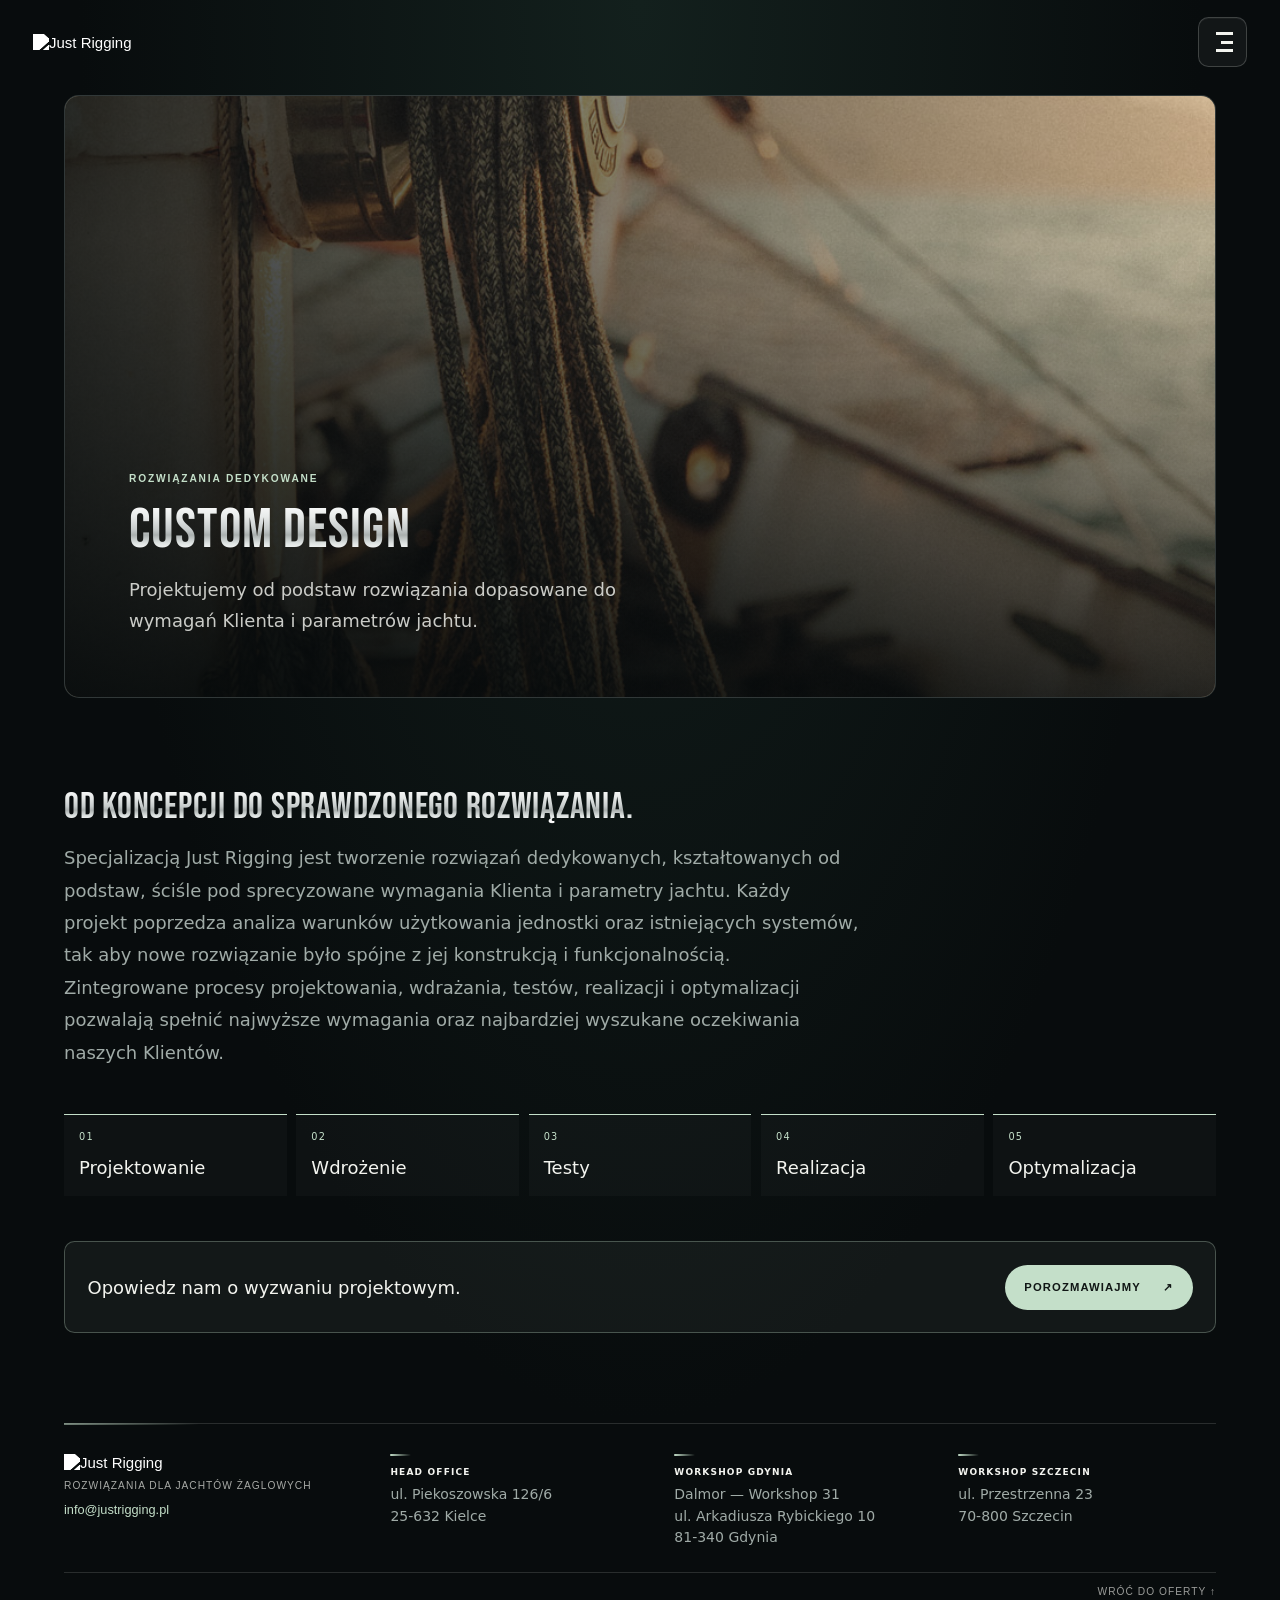
==== custom-design.html @ 5fe87183 "ship" ====
<!doctype html>
<html lang="pl">
<head>
  <meta charset="utf-8" /><meta name="viewport" content="width=device-width, initial-scale=1" />
  <meta name="theme-color" content="#080c0d" /><meta name="description" content="Custom design — dedykowane rozwiązania dla jachtów żaglowych, od projektu po testy i optymalizację." />
  <title>Custom design — Just Rigging</title><link rel="stylesheet" href="styles.css?v=30" />
</head>
<body id="top">
  <div class="scroll-progress" aria-hidden="true"><span></span></div>
  <header class="site-header"><nav class="nav-shell" aria-label="Nawigacja główna">
    <a class="brand" href="index.html" aria-label="Just Rigging — strona główna"><img src="https://justrigging.pl/wp-content/uploads/2026/08/JustRigging-logo-RGB-black-on-white-transparent@vector.svg" alt="Just Rigging" /></a>
    <button class="menu-toggle" type="button" aria-controls="mobile-menu" aria-expanded="false" aria-label="Otwórz menu"><span></span><span></span><span></span></button>
  </nav><div class="mobile-menu" id="mobile-menu" aria-hidden="true"><a href="index.html#oferta">Oferta</a><a href="index.html#wspolpraca">Współpraca</a><a href="index.html#kontakt">Kontakt</a></div></header>
  <main class="detail-page">
    <section class="detail-hero"><img src="media/custom-design.jpg" alt="Lina na jachtowej windzie na pokładzie żaglowca" /><p class="eyebrow">Rozwiązania dedykowane</p><h1>Custom design</h1><p>Projektujemy od podstaw rozwiązania dopasowane do wymagań Klienta i parametrów jachtu.</p></section>
    <section class="detail-body"><div class="detail-intro"><h2>Od koncepcji do sprawdzonego rozwiązania.</h2><p>Specjalizacją Just Rigging jest tworzenie rozwiązań dedykowanych, kształtowanych od podstaw, ściśle pod sprecyzowane wymagania Klienta i parametry jachtu. Każdy projekt poprzedza analiza warunków użytkowania jednostki oraz istniejących systemów, tak aby nowe rozwiązanie było spójne z jej konstrukcją i funkcjonalnością. Zintegrowane procesy projektowania, wdrażania, testów, realizacji i optymalizacji pozwalają spełnić najwyższe wymagania oraz najbardziej wyszukane oczekiwania naszych Klientów.</p></div>
      <ol class="detail-steps"><li>Projektowanie</li><li>Wdrożenie</li><li>Testy</li><li>Realizacja</li><li>Optymalizacja</li></ol>
      <div class="detail-cta"><p>Opowiedz nam o wyzwaniu projektowym.</p><a class="button button-light" href="index.html#kontakt">Porozmawiajmy <span aria-hidden="true">↗</span></a></div>
    </section>
  </main>
  <footer class="site-footer">
    <div class="footer-main">
      <div class="footer-intro">
        <a class="brand footer-brand" href="index.html"><img src="https://justrigging.pl/wp-content/uploads/2026/08/JustRigging-logo-RGB-black-on-white-transparent@vector.svg" alt="Just Rigging" /></a>
        <p class="footer-tagline">Rozwiązania dla jachtów żaglowych</p>
        <a class="footer-mail" href="mailto:info@justrigging.pl">info@justrigging.pl</a>
      </div>
      <div class="footer-offices">
        <address><strong>Head office</strong><span>ul. Piekoszowska 126/6<br />25-632 Kielce</span></address>
        <address><strong>Workshop Gdynia</strong><span>Dalmor — Workshop 31<br />ul. Arkadiusza Rybickiego 10<br />81-340 Gdynia</span></address>
        <address><strong>Workshop Szczecin</strong><span>ul. Przestrzenna 23<br />70-800 Szczecin</span></address>
      </div>
    </div>
    <div class="footer-bar"><a href="index.html#oferta">Wróć do oferty ↑</a></div>
  </footer>
  <script src="i18n.js?v=2" defer></script><script src="script.js?v=4" defer></script>
</body>
</html>
---- styles.css ----
@font-face {
  font-family: "Bebas Neue";
  font-style: normal;
  font-weight: 400;
  font-display: swap;
  src: url("media/fonts/bebas-neue-latin.woff2") format("woff2");
  unicode-range: U+0000-00FF, U+0131, U+0152-0153, U+02BB-02BC, U+02C6, U+02DA, U+02DC, U+0304, U+0308, U+0329, U+2000-206F, U+20AC, U+2122, U+2191, U+2193, U+2212, U+2215, U+FEFF, U+FFFD;
}
@font-face {
  font-family: "Bebas Neue";
  font-style: normal;
  font-weight: 400;
  font-display: swap;
  src: url("media/fonts/bebas-neue-latin-ext.woff2") format("woff2");
  unicode-range: U+0100-02BA, U+02BD-02C5, U+02C7-02CC, U+02CE-02D7, U+02DD-02FF, U+0304, U+0308, U+0329, U+1D00-1DBF, U+1E00-1E9F, U+1EF2-1EFF, U+2020, U+20A0-20AB, U+20AD-20C0, U+2113, U+2C60-2C7F, U+A720-A7FF;
}
:root {
  color-scheme: dark;
  --bg: #080c0d;
  --surface: #101718;
  --line: rgba(240, 246, 241, .14);
  --text: #f3f4ef;
  --muted: #a0aba7;
  --accent: #c4dfc9;
  --description-font: Inter, ui-sans-serif, system-ui, -apple-system, "Segoe UI", sans-serif;
  --heading-font: "Bebas Neue", "Arial Narrow", "Roboto Condensed", Arial, sans-serif;
  --gutter: clamp(1rem, 5vw, 5rem);
  --hero-pad: clamp(1.5rem, 5vw, 4.5rem);
  --partner-strip-h: 7rem;
  --content-width: 1440px;
  font-size: 15px;
  font-family: "Arial Narrow", "Roboto Condensed", Arial, sans-serif;
  color: var(--text);
  background: var(--bg);
  scroll-behavior: auto;
  scroll-padding-top: 6rem;
}
*, *::before, *::after { box-sizing: border-box; }
body { margin: 0; min-width: 0; overflow-x: hidden; background: radial-gradient(ellipse at 50% 0%, #13201d 0, var(--bg) 62%); }
img, video { display: block; max-width: 100%; }
a { color: inherit; text-decoration: none; }
button { font: inherit; }
::selection { color: var(--bg); background: var(--accent); }
.scroll-progress { position: fixed; z-index: 40; inset: 0 0 auto; height: 2px; pointer-events: none; }
.scroll-progress span { display: block; width: 100%; height: 100%; transform: scaleX(0); transform-origin: left; background: var(--accent); }
.site-header { position: absolute; inset: 0 0 auto; z-index: 30; width: 100%; margin: 0; padding: 0; }
.site-header.is-scrolled { position: fixed; inset: 0 0 auto; }
.nav-shell { position: relative; z-index: 2; width: 100%; height: 84px; margin: 0; padding: 0 clamp(1.5rem, 2.5vw, 2.5rem); display: flex; align-items: center; justify-content: space-between; gap: 1rem; border: 1px solid var(--line); border-radius: 0; background: rgba(8, 12, 13, .85); -webkit-backdrop-filter: blur(12px); backdrop-filter: blur(12px); transition: background .25s ease, border-color .25s ease, backdrop-filter .25s ease; }
.site-header:not(.is-scrolled) .nav-shell { border-color: transparent; background: transparent; -webkit-backdrop-filter: none; backdrop-filter: none; }
.brand { width: 11rem; flex: none; }
.brand img { width: 100%; filter: brightness(0) invert(1); }
.nav-links a { color: rgba(243, 244, 239, .72); font-family: var(--heading-font); font-size: 1.05rem; font-weight: 400; letter-spacing: .06em; text-transform: uppercase; }
.nav-links a:hover, .site-footer a:hover { color: var(--accent); }
.menu-toggle { position: relative; width: 3.3rem; height: 3.3rem; padding: .9rem; display: flex; flex: none; flex-direction: column; align-items: flex-end; justify-content: center; gap: .34rem; border: 1px solid rgba(240,246,241,.2); border-radius: .7rem; color: var(--text); background: rgba(255,255,255,.045); box-shadow: inset 0 1px rgba(255,255,255,.04); cursor: pointer; transition: background .25s ease, border-color .25s ease, box-shadow .3s ease, transform .25s ease; }
.menu-toggle:hover { border-color: rgba(196,223,201,.52); background: rgba(196,223,201,.1); transform: translateY(-1px); }
.menu-toggle[aria-expanded="true"] { border-color: rgba(196,223,201,.5); background: rgba(196,223,201,.12); box-shadow: inset 0 1px rgba(255,255,255,.06), 0 0 0 4px rgba(196,223,201,.07); }
.menu-toggle span { width: 1.1rem; height: 3px; display: block; background: currentColor; transition: width .22s ease, transform .22s ease, opacity .18s ease; }
.menu-toggle span:first-child { transform-origin: right center; }
.menu-toggle span:nth-child(2) { width: .78rem; }
.menu-toggle span:last-child { transform-origin: right center; }
.menu-toggle[aria-expanded="true"] span:first-child { position: absolute; top: 17%; left: 50%; width: 2px; height: 38%; transform: translateX(-50%); transform-origin: center; }
.menu-toggle[aria-expanded="true"] span:nth-child(2) { position: absolute; top: 20%; left: 22%; width: 31%; height: 35%; opacity: 1; background: var(--accent); clip-path: polygon(100% 0, 100% 100%, 0 100%); }
.menu-toggle[aria-expanded="true"] span:last-child { position: absolute; top: 59%; left: 17%; width: 66%; height: 12%; transform: none; background: var(--accent); clip-path: polygon(0 0, 100% 0, 82% 100%, 20% 100%); }
.mobile-menu { position: fixed; top: 100px; right: clamp(2rem, 4vw, 4rem); width: min(25rem, calc(100vw - 2 * var(--gutter))); max-height: calc(100svh - 8rem); overflow-y: auto; padding: 1.4rem 1.25rem; display: flex; flex-direction: column; justify-content: center; gap: .45rem; border: 1px solid var(--line); border-radius: .7rem; background: rgba(8, 12, 13, .97); box-shadow: 0 1.5rem 4rem rgba(0,0,0,.4); -webkit-backdrop-filter: blur(18px); backdrop-filter: blur(18px); opacity: 0; visibility: hidden; pointer-events: none; transform: translateY(-.7rem) scale(.97); transform-origin: top right; clip-path: inset(0 0 100% 0 round .7rem); transition: opacity .28s ease, visibility .28s ease, transform .5s cubic-bezier(.2,.9,.25,1), clip-path .5s cubic-bezier(.2,.9,.25,1); }
.mobile-menu.is-open { opacity: 1; visibility: visible; pointer-events: auto; transform: none; clip-path: inset(0 0 0 0 round .7rem); }
.mobile-menu::before { position: absolute; inset: 0 0 auto; height: 1px; content: ""; background: linear-gradient(90deg, transparent, rgba(255,255,255,.55), transparent); opacity: 0; transition: opacity .4s ease .12s; }
.mobile-menu.is-open::before { opacity: 1; }
.mobile-menu a { position: relative; padding: .7rem 1rem .7rem 1.4rem; border-radius: .7rem; font-family: var(--heading-font); font-size: 1.45rem; font-weight: 400; letter-spacing: .05em; text-transform: uppercase; opacity: 0; transform: translateX(-1.1rem); transition: opacity .32s ease, transform .5s cubic-bezier(.2,.9,.25,1), color .2s ease, background .2s ease; }
.mobile-menu a::before { position: absolute; top: 50%; left: .5rem; width: 2px; height: 0; content: ""; border-radius: 2px; background: linear-gradient(180deg, #fff, var(--accent)); transform: translateY(-50%); transition: height .28s cubic-bezier(.2,.9,.25,1); }
.mobile-menu.is-open a { opacity: 1; transform: none; }
.mobile-menu.is-open a:nth-child(1) { transition-delay: .1s; }
.mobile-menu.is-open a:nth-child(2) { transition-delay: .17s; }
.mobile-menu.is-open a:nth-child(3) { transition-delay: .24s; }
.mobile-menu.is-open a:nth-child(4) { transition-delay: .31s; }
.mobile-menu.is-open a:nth-child(5) { transition-delay: .38s; }
.mobile-menu a:hover, .mobile-menu a:focus-visible { color: var(--accent); background: rgba(255,255,255,.055); }
.mobile-menu a:hover::before, .mobile-menu a:focus-visible::before { height: 58%; }
body::before { position: fixed; inset: 0; z-index: 25; content: ""; background: rgba(0,0,0,.48); opacity: 0; pointer-events: none; transition: opacity .25s ease; }
body.menu-open::before { opacity: 1; pointer-events: auto; }
.hero { position: relative; width: 100%; height: 100svh; min-height: 600px; margin: 0; padding: 7rem var(--hero-pad) 8rem; display: flex; flex-direction: column; justify-content: center; overflow: hidden; border: 1px solid var(--line); border-radius: 0; isolation: isolate; }
.hero-media, .hero-shade { position: absolute; inset: 0; }
.hero-media { z-index: 0; overflow: hidden; background: #061018; }
.hero-poster, .hero-video { position: absolute; width: 100%; height: 100%; inset: 0; object-fit: cover; object-position: center 48%; }
.hero-poster { filter: saturate(.75); }
.hero-video { opacity: 0; transition: opacity .75s ease; }
.hero-video.is-active { opacity: 1; }
.hero-shade { background: linear-gradient(90deg, rgba(3, 8, 10, .83), rgba(3, 8, 10, .24) 68%), linear-gradient(0deg, #000, rgba(3, 8, 10, .9) var(--partner-strip-h), transparent 68%); }
.hero-content { position: relative; z-index: 1; width: min(100%, 900px); margin: 0 0 5rem clamp(1.5rem, 3vw, 3rem); }
.eyebrow { margin: 0 0 1rem; color: var(--accent); font-size: .68rem; font-weight: 700; letter-spacing: .18em; line-height: 1.7; text-transform: uppercase; }
h1, h2, h3, p { margin-top: 0; }
h1, h2, h3, .section-title { font-family: var(--heading-font); font-weight: 400; letter-spacing: .02em; }
.mission-text, .services-intro > p, .team-intro > p, .process-track p, .detail-hero > p:not(.eyebrow), .detail-intro p, .detail-panel p, .detail-steps li, .detail-cta p { font-family: var(--description-font); }
.hero h1 { margin-bottom: 1.2rem; font-size: clamp(2.3rem, 4vw, 3.7rem); font-weight: 400; line-height: 1; letter-spacing: .02em; }
.hero h1 span, h2 span { color: var(--accent); }
@supports (-webkit-background-clip: text) or (background-clip: text) {
  h1, h2, h3, .section-title, .hero h1 span, h2 span { background-image: linear-gradient(180deg, #ffffff 0%, #e8ebea 25%, #c6cbcb 48%, #aab0af 58%, #dde2e1 72%, #ffffff 86%, #ccd1d0 100%); -webkit-background-clip: text; background-clip: text; color: transparent; }
}
.button { min-height: 3rem; width: fit-content; padding: 0 1.2rem; display: inline-flex; align-items: center; gap: 1.5rem; border: 1px solid transparent; border-radius: 999px; font-size: .75rem; font-weight: 700; letter-spacing: .1em; text-transform: uppercase; transition: transform .2s, background .2s, color .2s; }
.button-light { color: #101615; background: var(--accent); }
.button:hover { transform: translateY(-2px); }
.partner-strip { position: relative; z-index: 1; min-height: var(--partner-strip-h); margin-top: calc(-1 * var(--partner-strip-h)); padding: 1rem var(--hero-pad); display: flex; align-items: center; background: transparent; }
.partner-marquee { width: 100%; overflow: hidden; }
.partner-track { width: max-content; display: flex; align-items: center; animation: marquee 48s linear infinite; }
.partner-group { display: flex; align-items: center; gap: clamp(3rem, 6vw, 7rem); padding-right: clamp(3rem, 6vw, 7rem); }
.partner-strip:hover .partner-track { animation-play-state: paused; }
.partner-logo { width: 9rem; height: 4rem; flex: 0 0 auto; display: grid; place-items: center; }
.partner-logo img { display: block; min-width: 0; min-height: 0; width: 100%; height: 100%; object-fit: contain; opacity: 1; }
@keyframes marquee { to { transform: translateX(-50%); } }
@keyframes stage-in { to { opacity: 1; transform: none; } }
@keyframes stage-glow { 0%, 25%, 100% { box-shadow: none; } 10% { box-shadow: 0 0 1.1rem rgba(116,224,200,.55); border-color: var(--accent); } }
.section { width: min(calc(100% - 2 * var(--gutter)), var(--content-width)); margin: 0 auto; padding: clamp(5rem, 10vw, 9rem) 0; }
.mission-section { display: grid; grid-template-columns: .85fr 1.15fr; gap: 2rem 4vw; align-items: center; }
.section-heading h2, .services-intro h2, .team-intro h2, .contact-heading h2, .section-title { margin: 0; font-size: clamp(1.9rem, 3.2vw, 3.1rem); font-weight: 400; line-height: 1.06; letter-spacing: .02em; }
.mission-photo { position: relative; width: 100%; height: clamp(300px, 30vw, 440px); min-height: 0; grid-column: 2; grid-row: 1 / span 2; align-self: center; overflow: hidden; border-radius: .8rem; background: #152021; }
.mission-photo img { width: 100%; height: 100%; min-height: 0; object-fit: cover; object-position: center 38%; filter: saturate(.72); transform: scale(1.04); transition: transform 1.1s cubic-bezier(.2,.7,.2,1); }
.mission-photo.is-visible img { transform: scale(1); }
.photo-note { position: absolute; right: 1rem; bottom: 1rem; padding: .65rem .8rem; border: 1px solid rgba(255,255,255,.24); border-radius: 999px; background: rgba(7,12,13,.58); color: white; font-size: .62rem; letter-spacing: .1em; text-transform: uppercase; }
.mission-copy { max-width: 36rem; }
.mission-text { margin: 0; color: rgba(243,244,239,.82); font-size: 18px; line-height: 1.75; }
.stats { margin-top: 2rem; display: grid; grid-template-columns: repeat(3, 1fr); gap: 1rem; }
.stats div { padding-top: .9rem; border-top: 1px solid var(--line); }
.stats strong { display: block; color: var(--accent); font-size: 1.45rem; line-height: 1.1; }
.stats span { display: block; margin-top: .4rem; color: var(--muted); font-size: .82rem; line-height: 1.45; text-transform: uppercase; }
.services-section { padding-top: 2rem; }
.section-topline { display: flex; justify-content: space-between; align-items: center; gap: 1rem; border-bottom: 1px solid var(--line); }
.section-topline > span { color: var(--muted); font-size: .85rem; }
.services-intro, .team-intro { margin: 2.5rem 0 2rem; display: flex; align-items: end; justify-content: space-between; gap: 2rem; }
.services-intro { flex-direction: column; align-items: center; justify-content: center; gap: 0; text-align: center; }
.services-intro h2 { text-align: center; }
.anchor-drop { display: flex; flex-direction: column; align-items: center; margin: 1rem 0 1.2rem; color: var(--accent); }
.anchor-rope { width: 10px; height: 5.5rem; background: radial-gradient(ellipse 4px 6px at 50% 50%, transparent 3px, var(--accent) 3.5px, transparent 4.5px) 0 0/10px 16px repeat-y; opacity:.85; transform: scaleY(0); transform-origin: top; transition: transform .9s cubic-bezier(.2,.7,.2,1); }
.anchor { width: 7rem; height: auto; opacity: 0; transform: translateY(-2.6rem); transform-origin: 50% 0; transition: transform 1s cubic-bezier(.3,1.35,.5,1) .15s, opacity .4s ease .15s; }
.services-intro.is-visible .anchor-rope { transform: scaleY(1); }
.services-intro.is-visible .anchor { opacity: 1; transform: none; animation: anchor-sway 4s ease-in-out 1.3s infinite; }
@keyframes anchor-sway { 0%, 100% { rotate: -3deg; } 50% { rotate: 3deg; } }
.services-intro > p { max-width: 30rem; }
.js-enabled .services-intro[data-reveal] { opacity: 1; transform: none; }
.js-enabled .services-intro h2, .js-enabled .services-intro > p { opacity: 0; transform: translateY(1.5rem); transition: opacity .7s ease, transform .9s cubic-bezier(.2,.7,.2,1); }
.js-enabled .services-intro.is-visible h2 { opacity: 1; transform: none; }
.js-enabled .services-intro.is-visible > p { opacity: 1; transform: none; transition-delay: 1.3s; }
.js-enabled .services-intro .anchor-rope { transition-delay: .5s; }
.js-enabled .services-intro .anchor { transition-delay: .6s, .6s; }
.services-intro > p, .team-intro > p { max-width: 23rem; margin: 0; color: var(--muted); font-size: 18px; line-height: 1.7; }
.service-grid { position: relative; margin-top: 3.5rem; display: grid; grid-template-columns: repeat(2, minmax(0, 1fr)); grid-auto-rows: minmax(300px, auto); gap: .85rem; }
.service-card:nth-child(n) { grid-column: auto; grid-row: auto; border-radius: 1.6rem; }
.service-card:nth-child(1) { border-radius: 1.6rem; }
.service-card:nth-child(2) { border-radius: 1.6rem; }
.service-card:nth-child(3) { border-radius: 1.6rem; }
.service-card:nth-child(4) { border-radius: 1.6rem; }
.service-card:nth-child(5) { grid-column: 1 / -1; min-height: clamp(15rem, 21vw, 20rem); }
.service-card:nth-child(even) { align-items: flex-end; text-align: right; }
.service-card:nth-child(even) .service-number { left: auto; right: 1.2rem; }
.service-card h3 { max-width: 17rem; }
.service-card:nth-child(n) h3 { font-size: clamp(1.3rem, 2vw, 1.8rem); }
.service-card { position: relative; min-height: clamp(18rem, 27vw, 26rem); padding: 1.6rem 2rem; display: flex; flex-direction: column; justify-content: end; overflow: hidden; border: 1px solid var(--line); background: var(--surface); isolation: isolate; transition: border-color .25s ease; }
.service-card:hover, .service-card:focus-visible { border-color: rgba(196,223,201,.5); }
.service-card:nth-child(even) .service-link { flex-direction: row-reverse; width: 100%; }
.service-card::after { position: absolute; inset: 0; z-index: -1; content: ""; background: linear-gradient(0deg, rgba(4,8,9,.95), rgba(4,8,9,.13) 76%); }
.service-wheel { position: absolute; top: calc(clamp(18rem, 27vw, 26rem) + .425rem); left: 50%; z-index: 1; opacity: .3; mix-blend-mode: screen; width: clamp(11rem, 19vw, 16rem); aspect-ratio: 1; translate: -50% -50%; display: grid; place-items: center; color: var(--accent); pointer-events: none; filter: drop-shadow(0 0 1.2rem rgba(196,223,201,.25)); }
.service-wheel { scale: .5; opacity: 0 !important; transition: opacity .9s ease .3s, scale 1.1s cubic-bezier(.3,1.3,.5,1) .3s; }
.service-card:nth-child(1).is-visible ~ .service-wheel { scale: 1; opacity: .3 !important; }
.service-wheel svg { width: 100%; height: 100%; rotate: var(--wheel-rot, 0deg); transition: rotate .9s cubic-bezier(.3,1.3,.5,1); }
.service-card img { position: absolute; inset: 0; z-index: -2; width: 100%; height: 100%; object-fit: cover; filter: saturate(.7) brightness(.76); transition: transform .65s, filter .45s; }
.service-card:hover img, .service-card:focus-visible img { transform: scale(1.04); filter: saturate(.9) brightness(.9); }
.service-card-wide .service-symbol { position: absolute; inset: 0; display: grid; place-items: center; color: var(--accent); pointer-events: none; }
.service-card-wide .service-symbol svg { width: clamp(10rem, 20vw, 17rem); height: auto; overflow: visible; filter: drop-shadow(0 0 1.3rem rgba(196,223,201,.2)); transition: transform .45s ease; }
.service-card-wide:hover .service-symbol svg, .service-card-wide:focus-visible .service-symbol svg { transform: translateY(-.35rem) scale(1.04); }
.service-card-wide .service-number, .service-card-wide h3, .service-card-wide .service-link { position: relative; z-index: 1; }
.service-number { position: absolute; top: 1.2rem; left: 1.2rem; color: var(--accent); font-size: .65rem; letter-spacing: .14em; }
.service-card h3 { max-width: 17rem; margin: 0 0 .65rem; font-size: clamp(1.25rem, 1.7vw, 1.6rem); line-height: 1.1; letter-spacing: .02em; }
.service-link { min-height: 2.1rem; padding-top: .7rem; display: flex; align-items: center; justify-content: space-between; gap: .7rem; border-top: 1px solid rgba(243,244,239,.2); color: rgba(243,244,239,.76); font-size: .72rem; line-height: 1.4; letter-spacing: .055em; text-transform: uppercase; }
.service-link b { display: none; }
.process-section { padding-top: 3rem; }
.process-section > .section-title { margin: 2.5rem 0 4.5rem; }
.process-track { position: relative; }
.process-rail { position: absolute; top: .95rem; right: 4%; left: 4%; height: 1px; background: rgba(255,255,255,.14); }
.process-rail span { display: block; width: 100%; height: 100%; transform: scaleX(0); transform-origin: left; background: var(--accent); }
.process-boat { position: absolute; z-index: 1; bottom: -4px; left: calc(3% + var(--process-progress, 0) * 94%); width: 5rem; height: auto; overflow: visible; transform: translateX(-50%); filter: drop-shadow(0 2px 5px rgba(0,0,0,.35)); transition: left 1.6s cubic-bezier(.2,.7,.2,1); }
.process-boat path { transform-box: view-box; transform-origin: 32px 42px; animation: boat-rock 3.6s ease-in-out infinite; }
@keyframes boat-rock { 0%, 100% { transform: rotate(-3deg) translateY(0); } 50% { transform: rotate(3deg) translateY(-1.5px); } }
.process-track ol { margin: 0; padding: 0; display: grid; grid-template-columns: repeat(5, minmax(0,1fr)); gap: 1.2rem; list-style: none; }
.process-track li { position: relative; padding-top: 2rem; opacity: .52; transition: opacity .25s; }
.process-track li::before { position: absolute; top: .6rem; left: 0; width: .7rem; height: .7rem; border: 1px solid var(--accent); border-radius: 50%; background: var(--bg); content: ""; }
.process-track li.is-active { opacity: 1; }
.process-track li > span { color: var(--accent); font-size: .63rem; letter-spacing: .12em; }
.process-track h3 { margin: .65rem 0 .45rem; font-size: 1.25rem; font-weight: 400; }
.process-track p { max-width: 14rem; margin: 0; color: var(--muted); font-size: 18px; line-height: 1.6; }
.team-section { padding-top: 3rem; }
.team-intro { align-items: start; justify-content: center; margin-bottom: 3rem; }
.team-intro > p { width: 100%; max-width: 58rem; }
.team-grid { margin-top: 0; display: grid; grid-template-columns: repeat(2, minmax(0, 25rem)); justify-content: center; gap: .9rem; }
.team-card { position: relative; min-height: 245px; padding: 1.3rem; display: flex; flex-direction: column; justify-content: end; overflow: hidden; border: 1px solid var(--line); border-radius: .7rem; background: linear-gradient(145deg, #172020, #0d1314); }
.team-role { position: absolute; top: 1.2rem; left: 1.3rem; color: var(--accent); font-size: .62rem; letter-spacing: .13em; text-transform: uppercase; }
.team-card h3 { margin: 0; font-size: 1.75rem; font-weight: 400; letter-spacing: .02em; }
.contact-section { padding-top: 3rem; display: grid; gap: 2rem; justify-items: center; text-align: center; }
.contact-heading { text-align: center; }
.contact-heading h2 { max-width: 45rem; }
.email-links { margin-top: 1.6rem; display: flex; flex-wrap: wrap; justify-content: center; gap: .7rem 1.3rem; }
.email-links a { color: var(--accent); font-size: 1.1rem; border-bottom: 1px solid rgba(196,223,201,.3); }
.site-footer { position: relative; width: min(calc(100% - 2 * var(--gutter)), var(--content-width)); margin: auto; padding: 2rem 0 1.5rem; border-top: 1px solid var(--line); }
.site-footer::before { position: absolute; top: -1px; left: 0; width: 9rem; height: 2px; content: ""; background: linear-gradient(90deg, var(--accent), transparent); opacity: .55; }
.footer-main { display: grid; grid-template-columns: minmax(0, 1fr) minmax(0, 3fr); gap: 1.75rem 4vw; align-items: start; }
.footer-intro { display: flex; flex-direction: column; align-items: flex-start; gap: .5rem; }
.footer-brand { width: 7.5rem; }
.footer-tagline { margin: 0; color: rgba(243,244,239,.68); font-size: .68rem; line-height: 1.6; letter-spacing: .1em; text-transform: uppercase; }
.footer-mail { color: var(--accent); font-size: .85rem; }
.footer-offices { display: grid; grid-template-columns: repeat(auto-fit, minmax(11rem, 1fr)); gap: 1.25rem 1.75rem; }
.footer-offices address { color: var(--muted); font-family: var(--description-font); font-size: 14px; font-style: normal; line-height: 1.55; }
.footer-offices address::before { display: block; width: 1.4rem; height: 2px; margin-bottom: .65rem; border-radius: 2px; content: ""; background: linear-gradient(90deg, var(--accent), rgba(196,223,201,0)); }
.footer-offices strong { display: block; margin-bottom: .3rem; color: var(--text); font-size: .6rem; letter-spacing: .13em; text-transform: uppercase; }
.footer-bar { margin-top: 1.5rem; padding-top: .9rem; border-top: 1px solid var(--line); display: flex; justify-content: flex-end; }
.footer-bar a { color: rgba(243,244,239,.62); font-size: .68rem; letter-spacing: .1em; text-transform: uppercase; }
[data-reveal] { opacity: 1; transform: none; }
.js-enabled [data-reveal] { opacity: .65; transform: translateY(1rem); transition: opacity .65s ease, transform .65s cubic-bezier(.2,.7,.2,1); }
.js-enabled [data-reveal].is-visible { opacity: 1; transform: none; }
.js-enabled .mission-section .section-heading[data-reveal],
.js-enabled .mission-section .mission-copy[data-reveal] { opacity: 0; transform: translateX(-4rem); transition: opacity .75s ease, transform .9s cubic-bezier(.2,.7,.2,1); }
.js-enabled .mission-section .mission-photo[data-reveal] { opacity: 0; transform: translateX(4rem); transition: opacity .85s ease, transform 1s cubic-bezier(.2,.7,.2,1); }
.js-enabled .mission-section .section-heading[data-reveal].is-visible,
.js-enabled .mission-section .mission-copy[data-reveal].is-visible,
.js-enabled .mission-section .mission-photo[data-reveal].is-visible { opacity: 1; transform: none; }
.js-enabled .mission-section .section-heading[data-reveal].is-visible { transition-delay: 0s; }
.js-enabled .mission-section .mission-photo[data-reveal].is-visible { transition-delay: .12s; }
.js-enabled .mission-section .mission-copy[data-reveal].is-visible { transition-delay: .24s; }
.js-enabled .mission-section .stats div[data-reveal] { opacity: 0; transform: translateY(1.5rem); transition: opacity .6s ease, transform .75s cubic-bezier(.2,.7,.2,1); }
.js-enabled .mission-section .stats div[data-reveal].is-visible { opacity: 1; transform: none; }
.js-enabled .mission-section .stats div[data-reveal]:nth-child(1) { transition-delay: 0s; }
.js-enabled .mission-section .stats div[data-reveal]:nth-child(2) { transition-delay: .12s; }
.js-enabled .mission-section .stats div[data-reveal]:nth-child(3) { transition-delay: .24s; }
.js-enabled .service-card[data-reveal] { opacity: 0; transform: translate3d(-1.5rem, 2rem, 0) rotate(-1deg) scale(.97); transition: opacity .65s ease, transform .85s cubic-bezier(.2,.7,.2,1); will-change: opacity, transform; }
.js-enabled .service-card[data-reveal].is-visible { opacity: 1; transform: translate(0) rotate(0); }
.js-enabled .service-grid .service-card:nth-child(1) { transition-delay: 0s; }
.js-enabled .service-grid .service-card:nth-child(2) { transition-delay: .1s; }
.js-enabled .service-grid .service-card:nth-child(3) { transition-delay: .2s; }
.js-enabled .service-grid .service-card:nth-child(4) { transition-delay: .3s; }
@media (prefers-reduced-motion: reduce) {
  .mission-photo img { transform: none; transition: none; }
  .js-enabled .mission-section [data-reveal],
  .js-enabled .service-card[data-reveal] { opacity: 1; transform: none; transition: none; }
  .process-boat,
  .process-boat path { transition: none; animation: none; }
  .process-rail::after { transition: none; }
}
@media (max-width: 900px) {
  .mission-section { grid-template-columns: 1fr 1fr; gap: 1.5rem; }
  .service-grid { grid-template-columns: repeat(2, minmax(0,1fr)); }
  .team-grid { grid-template-columns: repeat(2, minmax(0, 1fr)); }
  .service-card:nth-child(n) h3 { font-size: 1.2rem; }
  .service-card { padding: 1.2rem 1.4rem; border-radius: 1.2rem; }
  .service-card:nth-child(n) { border-radius: 1.2rem; }
  .footer-main { grid-template-columns: 1fr; }
}
@media (max-width: 680px) {
  :root { --gutter: .6rem; --hero-pad: 1.25rem; --partner-strip-h: 5.5rem; }
  .site-header { inset: 0 0 auto; margin: 0; padding: 0; }
  .nav-shell { height: 72px; padding: 0 1.1rem; }
  .mobile-menu { top: 0; right: 0; left: 0; width: 100vw; max-width: none; height: 100vh; border: 1px solid var(--line); border-radius: 0; box-shadow: none; transform: translateY(-.7rem); transform-origin: top center; clip-path: inset(0 0 100% 0); }
  .mobile-menu.is-open { transform: none; clip-path: inset(0 0 0 0); }
  .mobile-menu a { font-size: 2.1rem; padding: .8rem 1rem .8rem 1.5rem; }
  .brand { width: 9rem; }
  .nav-links { display: none; }
  .menu-toggle { width: 2.9rem; height: 2.9rem; padding: .76rem; }
  .hero { height: 100svh; min-height: 600px; margin-top: 0; padding: 6rem var(--hero-pad) 8rem; border-radius: 0; }
  .hero-media { inset: 0; }
  .hero-poster, .hero-video { object-position: center; }
  .hero-content { margin: 0 0 7rem; }
  .hero h1 { font-size: clamp(1.6rem, 7.2vw, 2.5rem); }
  .partner-strip { padding: .75rem 1rem; }
  .partner-group { gap: 1.5rem; padding-right: 1.5rem; }
  .partner-logo { width: 6rem; height: 3rem; }
  .section { padding: 4.5rem 0; }
  .mission-section { grid-template-columns: 1fr; gap: 1.5rem; }
  .mission-photo { height: 250px; grid-column: auto; grid-row: auto; }
  .mission-copy { grid-row: 3; }
  .mission-text { width: 100%; font-size: 16px; line-height: 1.65; text-align: left; }
  .stats { gap: .65rem; }
  .stats strong { font-size: 1.4rem; }
  .stats span { font-size: .68rem; }
  .services-section, .process-section, .team-section, .contact-section { padding-top: 2rem; }
  .section-topline > span { display: none; }
  .services-intro, .team-intro { align-items: start; flex-direction: column; gap: 1rem; }
  .services-intro { align-items: center; gap: 0; }
  .anchor { width: 5rem; }
  .service-grid { grid-template-columns: 1fr; }
  .service-wheel { display: none; }
  .service-card:nth-child(n) { border-radius: 1.2rem; align-items: stretch; text-align: left; min-height: 270px; }
  .service-card:nth-child(even) .service-number { left: 1.2rem; right: auto; }
  .service-card:nth-child(even) .service-link { flex-direction: row; }
  .process-track { padding-left: .2rem; }
  .process-rail { top: .3rem; bottom: 1rem; left: .3rem; width: 1px; height: auto; }
  .process-rail span { width: 100%; height: 100%; transform: scaleY(0); transform-origin: top; }
  .process-rail::after { position: absolute; top: calc(3% + var(--process-progress, 0) * 94%); left: 50%; width: 1rem; height: 1rem; border: 2px solid var(--accent); border-radius: 50%; background: radial-gradient(circle, var(--accent) 0 1px, #152020 1.5px 3px, transparent 3.5px), conic-gradient(from 0deg, var(--accent) 0 10%, transparent 10% 40%, var(--accent) 40% 50%, transparent 50% 80%, var(--accent) 80% 90%, transparent 90%); box-shadow: 0 0 0 2px var(--bg), 0 2px 5px rgba(0,0,0,.4); content: ""; transform: translate(-50%, -50%); transition: top 1.6s cubic-bezier(.2,.7,.2,1); }
  .process-boat { display: none; }
  .process-track ol { grid-template-columns: 1fr; gap: 1rem; }
  .process-track li { min-height: 76px; padding: 0 0 0 1.5rem; }
  .process-track li::before { top: .05rem; }
  .process-track p { max-width: none; }
  .team-grid { grid-template-columns: 1fr; }
  .team-card { min-height: 195px; }
  .contact-section { gap: 2rem; }
  .site-footer { padding: 1.5rem 0 1.25rem; }
  .footer-brand { width: 7rem; }
  .footer-offices { grid-template-columns: 1fr; gap: 1rem; }
}
.detail-page { padding-top: 6.3rem; }
.detail-hero { position: relative; width: min(calc(100% - 2 * var(--gutter)), var(--content-width)); min-height: min(67svh, 680px); margin: 0 auto; padding: clamp(2rem, 5vw, 4rem) var(--hero-pad); display: flex; flex-direction: column; justify-content: end; overflow: hidden; border: 1px solid var(--line); border-radius: 1rem; background: #11191a; isolation: isolate; }
.detail-hero::before { position: absolute; inset: 0; z-index: -1; content: ""; background: linear-gradient(90deg, rgba(5,9,10,.82), rgba(5,9,10,.13)), linear-gradient(0deg, rgba(5,9,10,.82), transparent 76%); }
.detail-hero img { position: absolute; inset: 0; z-index: -2; width: 100%; height: 100%; object-fit: cover; filter: saturate(.68); }
.detail-hero h1 { max-width: 900px; margin: 0 0 1rem; font-size: clamp(2.3rem, 4.4vw, 3.9rem); line-height: 1; letter-spacing: .02em; }
.detail-hero > p:not(.eyebrow) { max-width: 38rem; margin: 0; color: rgba(243,244,239,.82); font-size: 18px; line-height: 1.75; }
.detail-body { width: min(calc(100% - 2 * var(--gutter)), var(--content-width)); margin: auto; padding: clamp(3rem, 7vw, 6rem) 0; }
.detail-intro { max-width: 53rem; margin-bottom: 3rem; }
.detail-intro h2 { margin: 0 0 1rem; font-size: clamp(1.8rem, 2.9vw, 2.6rem); line-height: 1.08; letter-spacing: .02em; }
.detail-intro p { color: var(--muted); font-size: 18px; line-height: 1.8; }
.detail-panels { display: grid; grid-template-columns: repeat(3, minmax(0,1fr)); gap: .9rem; }
.detail-panel { min-height: 180px; padding: 1.4rem; border: 1px solid var(--line); border-radius: .65rem; background: linear-gradient(145deg, #172020, #0d1314); }
.detail-panel .eyebrow { margin-bottom: .8rem; }
.detail-panel h3 { margin: 0 0 .65rem; font-size: 1.35rem; font-weight: 400; }
.detail-panel p { margin: 0; color: var(--muted); font-size: 18px; line-height: 1.7; }
.detail-steps { margin: 2rem 0 0; padding: 0; display: grid; grid-template-columns: repeat(5, minmax(0,1fr)); gap: .65rem; list-style: none; counter-reset: stage; }
.detail-steps li { padding: 1rem; border-top: 1px solid var(--accent); background: rgba(255,255,255,.025); color: var(--text); font-size: 18px; line-height: 1.5; }
.detail-steps li::before { display: block; margin-bottom: .65rem; color: var(--accent); content: "0" counter(stage); counter-increment: stage; font-size: .65rem; letter-spacing: .12em; }
.detail-cta { margin-top: 3rem; padding: 1.5rem; display: flex; align-items: center; justify-content: space-between; gap: 1rem; border: 1px solid rgba(196,223,201,.3); border-radius: .7rem; background: rgba(196,223,201,.06); }
.detail-cta p { margin: 0; font-size: 18px; }
.detail-cta .button { flex: none; }
@media (max-width: 680px) {
  .detail-page { padding-top: 5.5rem; }
  .detail-hero { min-height: 60svh; border-radius: .75rem; }
  .detail-panels, .detail-steps { grid-template-columns: 1fr; }
  .detail-panel { min-height: 0; }
  .detail-cta { align-items: start; flex-direction: column; }
}
@media (prefers-reduced-motion: reduce) {
  *, *::before, *::after { scroll-behavior: auto !important; animation-duration: .01ms !important; animation-iteration-count: 1 !important; transition-duration: .01ms !important; transition-delay: 0s !important; }
}

.section-topline { position: relative; }
.gulls { position: absolute; inset: -8rem 0 0; z-index: 0; overflow-x: clip; overflow-y: visible; pointer-events: none; }
.gull { position: absolute; top: var(--top); left: 0; width: calc(5.5rem * var(--s)); color: rgba(240,246,244,.8); animation: gull-fly var(--dur) linear var(--delay) infinite; }
.gull svg { display: block; width: 100%; fill: currentColor; animation: gull-bob 3.2s ease-in-out infinite; }
.gull-wing { transform-origin: 38px 22px; animation: gull-flap var(--flap, 1.3s) ease-in-out var(--flap-delay, 0s) infinite; }
.gull-wing-far { transform-origin: 42px 22px; opacity: .8; }
.gull-body { opacity: .95; }
@keyframes gull-fly { from { transform: translateX(-15vw); } to { transform: translateX(115vw); } }
@keyframes gull-bob { 50% { transform: translateY(-.5rem); } }
@keyframes gull-flap { 0%, 100% { transform: scaleY(1) skewY(0); } 50% { transform: scaleY(-.7) skewY(4deg); } }
@media (max-width: 680px) { .gull { opacity: .7; } .gull:nth-child(n+3) { display: none; } }
@media (prefers-reduced-motion: reduce) { .gulls { display: none; } }











.team-lead { min-height: 0; aspect-ratio: 4 / 5; isolation: isolate; }
.team-lead img { position: absolute; inset: 0; z-index: -2; width: 100%; height: 100%; object-fit: cover; object-position: center 25%; filter: saturate(.85); transition: filter .6s; }
.team-lead::after { position: absolute; inset: 0; z-index: -1; content: ""; background: linear-gradient(0deg, rgba(4,8,9,.92), rgba(4,8,9,0) 60%); }
.team-lead:hover img { filter: saturate(1); }
.team-lead .team-role { text-shadow: 0 1px 4px rgba(0,0,0,.7); }
.js-enabled .team-lead h3 { opacity: 0; transform: translateX(3rem); transition: opacity .8s ease, transform .8s cubic-bezier(.2,.7,.2,1); }
.js-enabled .team-lead.names-in h3 { opacity: 1; transform: none; }
@media (prefers-reduced-motion: reduce) { .js-enabled .team-lead h3 { opacity: 1; transform: none; transition: none; } }
















.lang-switch { margin-top: .4rem; padding: .8rem 0 0; display: flex; justify-content: center; gap: .5rem; border-top: 1px solid var(--line); opacity: 0; transform: translateY(.5rem); transition: opacity .32s ease .45s, transform .5s cubic-bezier(.2,.9,.25,1) .45s; }
.mobile-menu.is-open .lang-switch { opacity: 1; transform: none; }
.lang-switch button { min-width: 3rem; min-height: 2.4rem; padding: 0 .7rem; border: 1px solid rgba(240,246,241,.2); border-radius: .6rem; background: transparent; color: var(--muted); font-family: inherit; font-size: .78rem; font-weight: 700; line-height: 1; letter-spacing: .14em; cursor: pointer; transition: color .2s, border-color .2s, background .2s, transform .2s; }
.lang-switch button:hover, .lang-switch button:focus-visible { color: var(--accent); border-color: rgba(196,223,201,.55); transform: translateY(-2px); }
.lang-switch button[aria-pressed="true"] { color: #101615; border-color: var(--accent); background: var(--accent); }
@media (prefers-reduced-motion: reduce) { .lang-switch, .lang-switch button { transition: none; transform: none; } }
.hero h1 { font-size: clamp(2.8rem, 6.2vw, 5.6rem); line-height: .96; letter-spacing: .03em; filter: drop-shadow(0 .15rem 1.2rem rgba(0,0,0,.55)); }
@supports (-webkit-background-clip: text) or (background-clip: text) {
  .hero h1 { background-image: none; color: #fff; }
  .hero h1 span { background-image: linear-gradient(90deg, #ffffff 0%, var(--accent) 100%); -webkit-background-clip: text; background-clip: text; color: transparent; }
}
@media (max-width: 680px) { .hero h1 { font-size: clamp(1.6rem, 7.2vw, 2.5rem); } }
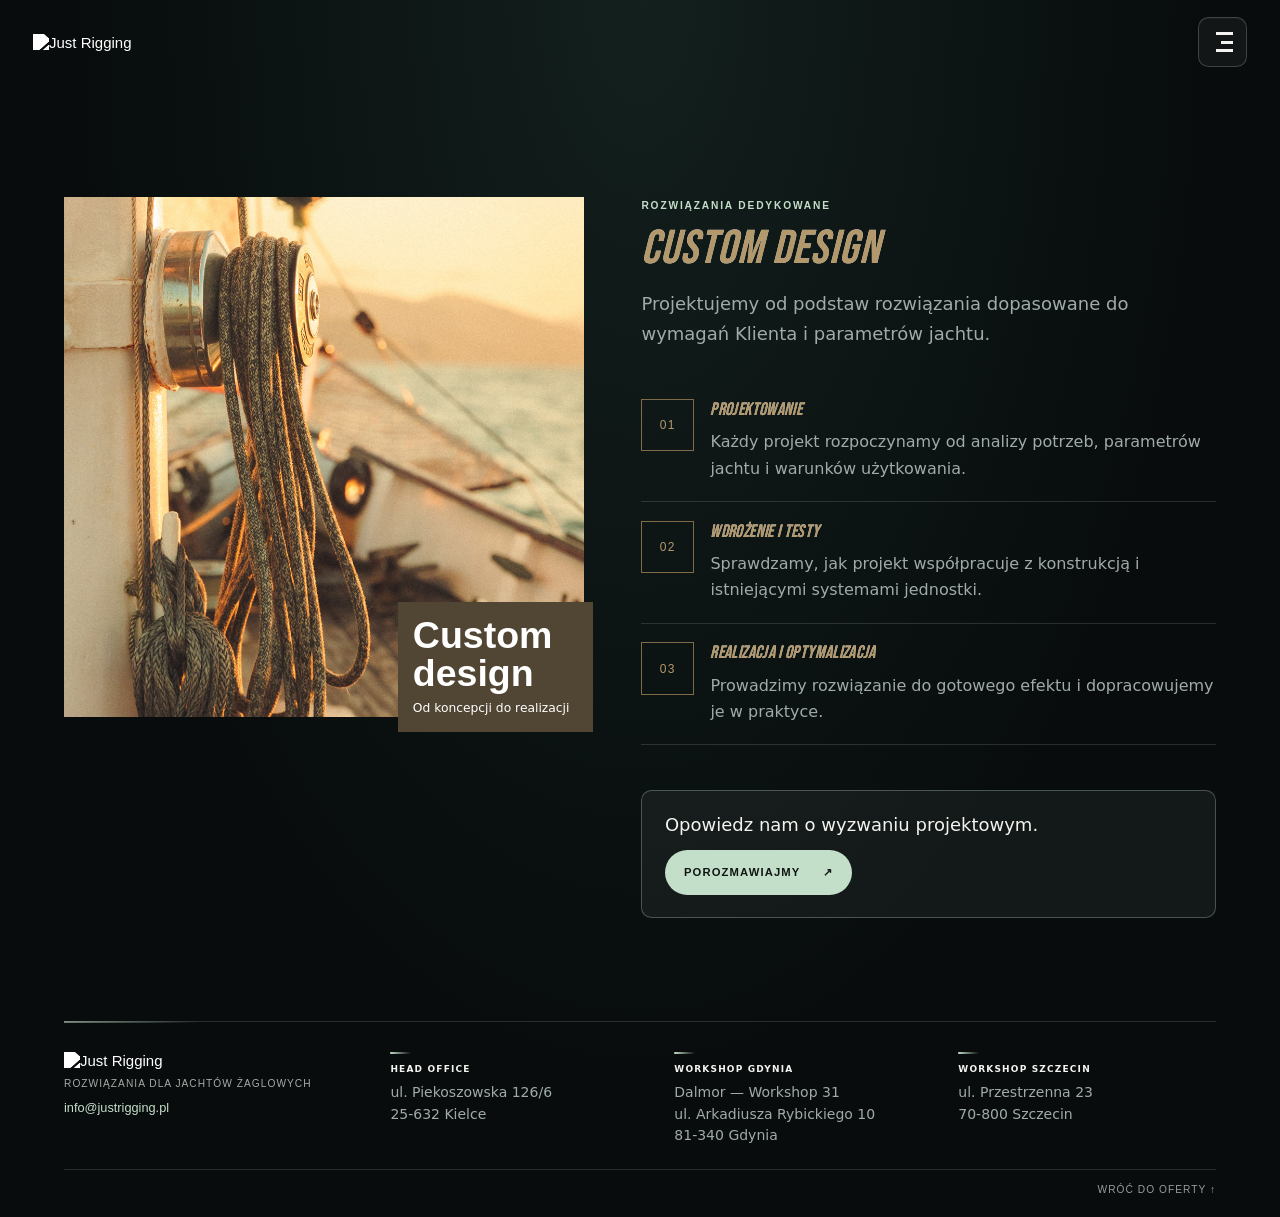
==== commit 3c40e4ab: "ship" ====
--- a/custom-design.html
+++ b/custom-design.html
@@ -3,7 +3,7 @@
 <head>
   <meta charset="utf-8" /><meta name="viewport" content="width=device-width, initial-scale=1" />
   <meta name="theme-color" content="#080c0d" /><meta name="description" content="Custom design — dedykowane rozwiązania dla jachtów żaglowych, od projektu po testy i optymalizację." />
-  <title>Custom design — Just Rigging</title><link rel="stylesheet" href="styles.css?v=30" />
+  <title>Custom design — Just Rigging</title><link rel="stylesheet" href="styles.css?v=31" />
 </head>
 <body id="top">
   <div class="scroll-progress" aria-hidden="true"><span></span></div>
@@ -12,10 +12,18 @@
     <button class="menu-toggle" type="button" aria-controls="mobile-menu" aria-expanded="false" aria-label="Otwórz menu"><span></span><span></span><span></span></button>
   </nav><div class="mobile-menu" id="mobile-menu" aria-hidden="true"><a href="index.html#oferta">Oferta</a><a href="index.html#wspolpraca">Współpraca</a><a href="index.html#kontakt">Kontakt</a></div></header>
   <main class="detail-page">
-    <section class="detail-hero"><img src="media/custom-design.jpg" alt="Lina na jachtowej windzie na pokładzie żaglowca" /><p class="eyebrow">Rozwiązania dedykowane</p><h1>Custom design</h1><p>Projektujemy od podstaw rozwiązania dopasowane do wymagań Klienta i parametrów jachtu.</p></section>
-    <section class="detail-body"><div class="detail-intro"><h2>Od koncepcji do sprawdzonego rozwiązania.</h2><p>Specjalizacją Just Rigging jest tworzenie rozwiązań dedykowanych, kształtowanych od podstaw, ściśle pod sprecyzowane wymagania Klienta i parametry jachtu. Każdy projekt poprzedza analiza warunków użytkowania jednostki oraz istniejących systemów, tak aby nowe rozwiązanie było spójne z jej konstrukcją i funkcjonalnością. Zintegrowane procesy projektowania, wdrażania, testów, realizacji i optymalizacji pozwalają spełnić najwyższe wymagania oraz najbardziej wyszukane oczekiwania naszych Klientów.</p></div>
-      <ol class="detail-steps"><li>Projektowanie</li><li>Wdrożenie</li><li>Testy</li><li>Realizacja</li><li>Optymalizacja</li></ol>
-      <div class="detail-cta"><p>Opowiedz nam o wyzwaniu projektowym.</p><a class="button button-light" href="index.html#kontakt">Porozmawiajmy <span aria-hidden="true">↗</span></a></div>
+    <section class="detail-service detail-service--image-first" aria-labelledby="service-title">
+      <figure class="detail-service-photo"><img src="media/custom-design.jpg" alt="Lina na jachtowej windzie na pokładzie żaglowca" /><figcaption><strong>Custom design</strong><span>Od koncepcji do realizacji</span></figcaption></figure>
+      <div class="detail-service-content">
+        <p class="eyebrow">Rozwiązania dedykowane</p><h1 id="service-title">Custom design</h1>
+        <p class="detail-service-summary">Projektujemy od podstaw rozwiązania dopasowane do wymagań Klienta i parametrów jachtu.</p>
+        <div class="detail-service-list">
+          <article><span>01</span><div><h2>Projektowanie</h2><p>Każdy projekt rozpoczynamy od analizy potrzeb, parametrów jachtu i warunków użytkowania.</p></div></article>
+          <article><span>02</span><div><h2>Wdrożenie i testy</h2><p>Sprawdzamy, jak projekt współpracuje z konstrukcją i istniejącymi systemami jednostki.</p></div></article>
+          <article><span>03</span><div><h2>Realizacja i optymalizacja</h2><p>Prowadzimy rozwiązanie do gotowego efektu i dopracowujemy je w praktyce.</p></div></article>
+        </div>
+        <div class="detail-cta"><p>Opowiedz nam o wyzwaniu projektowym.</p><a class="button button-light" href="index.html#kontakt">Porozmawiajmy <span aria-hidden="true">↗</span></a></div>
+      </div>
     </section>
   </main>
   <footer class="site-footer">
--- a/styles.css
+++ b/styles.css
@@ -323,12 +323,33 @@
 .detail-cta { margin-top: 3rem; padding: 1.5rem; display: flex; align-items: center; justify-content: space-between; gap: 1rem; border: 1px solid rgba(196,223,201,.3); border-radius: .7rem; background: rgba(196,223,201,.06); }
 .detail-cta p { margin: 0; font-size: 18px; }
 .detail-cta .button { flex: none; }
+.detail-service { width: min(calc(100% - 2 * var(--gutter)), var(--content-width)); margin: auto; padding: clamp(4rem, 8vw, 7rem) 0; display: grid; grid-template-columns: minmax(0, .95fr) minmax(0, 1.05fr); gap: clamp(2rem, 4.5vw, 4rem); align-items: start; }
+.detail-service-photo { position: relative; min-width: 0; margin: 0; aspect-ratio: 1 / 1; background: #171717; }
+.detail-service-photo img { display: block; width: 100%; height: 100%; object-fit: cover; }
+.detail-service-photo figcaption { position: absolute; right: -0.6rem; bottom: -1rem; width: min(13rem, 48%); min-height: 7rem; padding: 1rem; display: flex; flex-direction: column; justify-content: center; background: #514633; color: #fff; }
+.detail-service-photo figcaption strong { font-size: clamp(1.7rem, 3vw, 2.5rem); line-height: 1; }
+.detail-service-photo figcaption span { margin-top: .5rem; font-family: var(--description-font); font-size: .82rem; line-height: 1.4; }
+.detail-service-content { min-width: 0; }
+.detail-service-content > .eyebrow { margin-bottom: .75rem; }
+.detail-service-content h1 { margin: 0 0 1rem; color: #b3986c; font-size: clamp(2rem, 3.7vw, 3.2rem); font-style: italic; line-height: 1.02; text-transform: uppercase; }
+.detail-service-summary { margin: 0 0 2rem; color: var(--muted); font-family: var(--description-font); font-size: 18px; line-height: 1.7; }
+.detail-service-list article { padding: 1.25rem 0; display: grid; grid-template-columns: 3.5rem minmax(0, 1fr); gap: 1.1rem; border-bottom: 1px solid var(--line); }
+.detail-service-list article > span { width: 3.5rem; height: 3.5rem; display: grid; place-items: center; border: 1px solid #806b49; color: #b3986c; font-size: .8rem; letter-spacing: .1em; }
+.detail-service-list h2 { margin: 0 0 .6rem; color: #b3986c; font-size: clamp(1rem, 1.4vw, 1.2rem); font-style: italic; line-height: 1.2; text-transform: uppercase; }
+.detail-service-list p { margin: 0; color: var(--muted); font-family: var(--description-font); font-size: 16px; line-height: 1.65; }
+.detail-service--image-last .detail-service-content { grid-column: 1; grid-row: 1; }
+.detail-service--image-last .detail-service-photo { grid-column: 2; grid-row: 1; }
+.detail-service .detail-cta { flex-wrap: wrap; }
 @media (max-width: 680px) {
   .detail-page { padding-top: 5.5rem; }
   .detail-hero { min-height: 60svh; border-radius: .75rem; }
   .detail-panels, .detail-steps { grid-template-columns: 1fr; }
   .detail-panel { min-height: 0; }
   .detail-cta { align-items: start; flex-direction: column; }
+  .detail-service { grid-template-columns: 1fr; gap: 2.5rem; }
+  .detail-service-photo { grid-column: 1 !important; grid-row: 1 !important; aspect-ratio: 1 / .9; }
+  .detail-service-content { grid-column: 1 !important; grid-row: 2 !important; }
+  .detail-service-photo figcaption { right: .6rem; bottom: -.6rem; }
 }
 @media (prefers-reduced-motion: reduce) {
   *, *::before, *::after { scroll-behavior: auto !important; animation-duration: .01ms !important; animation-iteration-count: 1 !important; transition-duration: .01ms !important; transition-delay: 0s !important; }
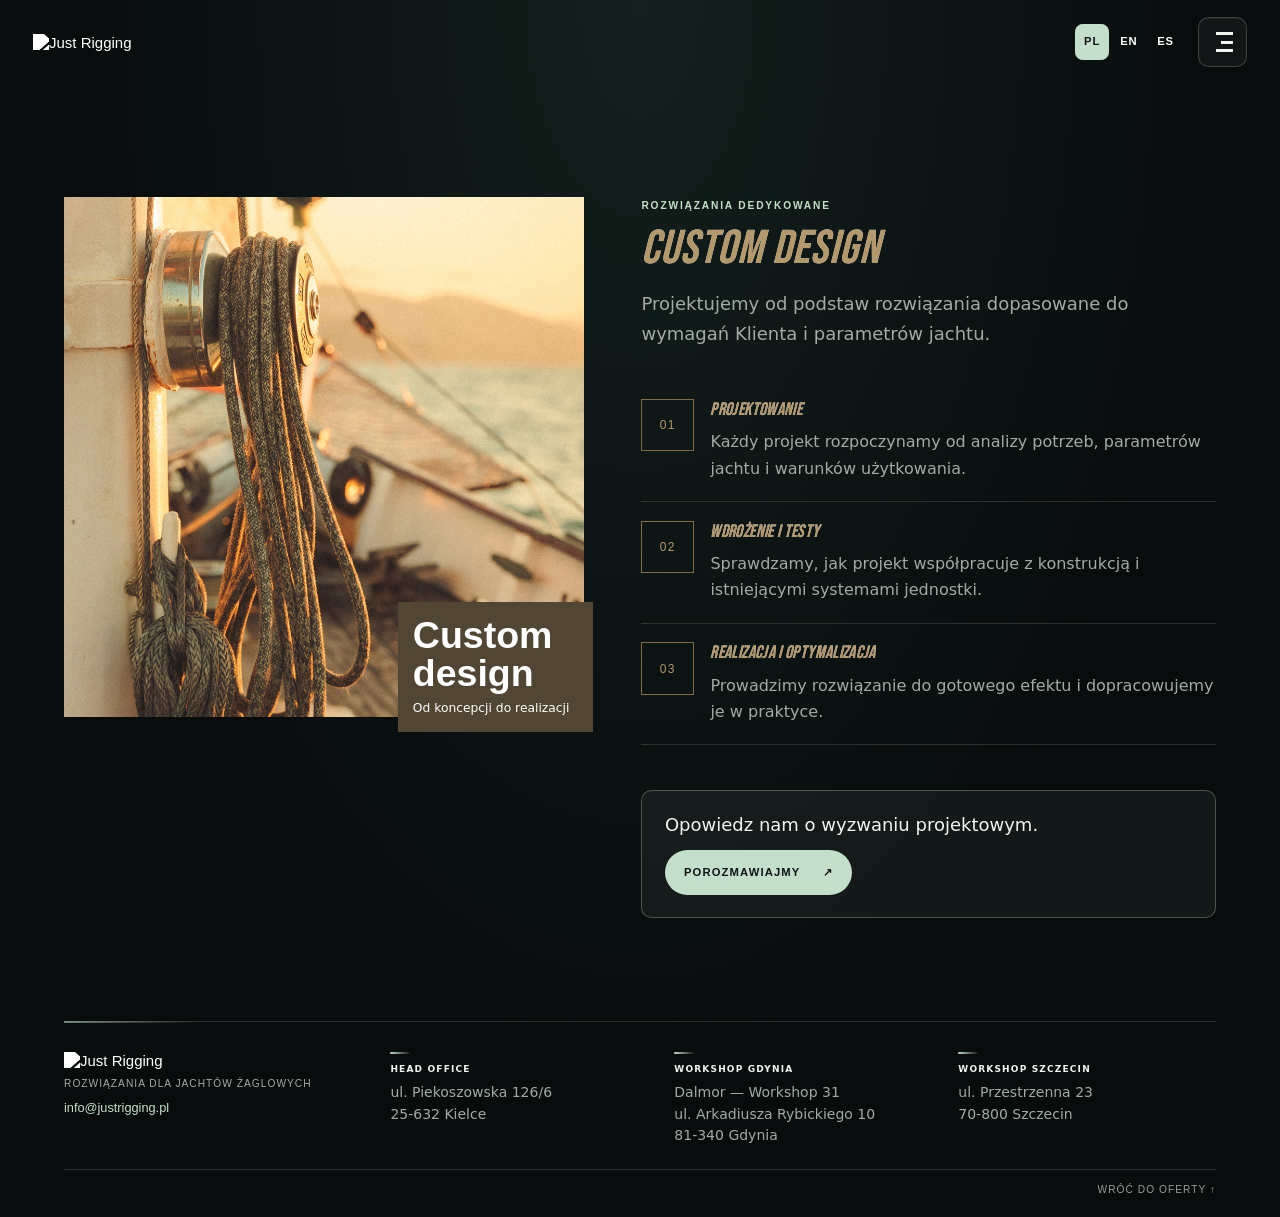
==== commit a79cf4ac: "ship" ====
--- a/custom-design.html
+++ b/custom-design.html
@@ -3,7 +3,7 @@
 <head>
   <meta charset="utf-8" /><meta name="viewport" content="width=device-width, initial-scale=1" />
   <meta name="theme-color" content="#080c0d" /><meta name="description" content="Custom design — dedykowane rozwiązania dla jachtów żaglowych, od projektu po testy i optymalizację." />
-  <title>Custom design — Just Rigging</title><link rel="stylesheet" href="styles.css?v=31" />
+  <title>Custom design — Just Rigging</title><link rel="stylesheet" href="styles.css?v=33" />
 </head>
 <body id="top">
   <div class="scroll-progress" aria-hidden="true"><span></span></div>
@@ -41,6 +41,6 @@
     </div>
     <div class="footer-bar"><a href="index.html#oferta">Wróć do oferty ↑</a></div>
   </footer>
-  <script src="i18n.js?v=2" defer></script><script src="script.js?v=4" defer></script>
+  <script src="i18n.js?v=5" defer></script><script src="script.js?v=4" defer></script>
 </body>
 </html>
--- a/styles.css
+++ b/styles.css
@@ -47,7 +47,7 @@
 .site-header.is-scrolled { position: fixed; inset: 0 0 auto; }
 .nav-shell { position: relative; z-index: 2; width: 100%; height: 84px; margin: 0; padding: 0 clamp(1.5rem, 2.5vw, 2.5rem); display: flex; align-items: center; justify-content: space-between; gap: 1rem; border: 1px solid var(--line); border-radius: 0; background: rgba(8, 12, 13, .85); -webkit-backdrop-filter: blur(12px); backdrop-filter: blur(12px); transition: background .25s ease, border-color .25s ease, backdrop-filter .25s ease; }
 .site-header:not(.is-scrolled) .nav-shell { border-color: transparent; background: transparent; -webkit-backdrop-filter: none; backdrop-filter: none; }
-.brand { width: 11rem; flex: none; }
+.brand { width: 11rem; flex: none; margin-right: auto; }
 .brand img { width: 100%; filter: brightness(0) invert(1); }
 .nav-links a { color: rgba(243, 244, 239, .72); font-family: var(--heading-font); font-size: 1.05rem; font-weight: 400; letter-spacing: .06em; text-transform: uppercase; }
 .nav-links a:hover, .site-footer a:hover { color: var(--accent); }
@@ -148,6 +148,13 @@
 .service-card:nth-child(3) { border-radius: 1.6rem; }
 .service-card:nth-child(4) { border-radius: 1.6rem; }
 .service-card:nth-child(5) { grid-column: 1 / -1; min-height: clamp(15rem, 21vw, 20rem); }
+.services-section .service-grid { width: min(100%, 760px); margin: 3.5rem auto 0; grid-template-columns: minmax(0, 1fr); grid-auto-rows: minmax(230px, auto); }
+.services-section .service-card:nth-child(n) { grid-column: 1; min-height: 230px; align-items: center; text-align: center; }
+.services-section .service-card:nth-child(even) .service-number { right: auto; left: 1.2rem; }
+.services-section .service-card:nth-child(even) .service-link { flex-direction: row; }
+.services-section .service-card h3 { max-width: none; }
+.services-section .service-card .service-link { justify-content: center; text-align: center; }
+.services-section .service-wheel { display: none; }
 .service-card:nth-child(even) { align-items: flex-end; text-align: right; }
 .service-card:nth-child(even) .service-number { left: auto; right: 1.2rem; }
 .service-card h3 { max-width: 17rem; }
@@ -251,15 +258,24 @@
   .footer-main { grid-template-columns: 1fr; }
 }
 @media (max-width: 680px) {
-  :root { --gutter: .6rem; --hero-pad: 1.25rem; --partner-strip-h: 5.5rem; }
+  :root { --gutter: .6rem; --hero-pad: 1.25rem; --partner-strip-h: 5.5rem;   }
+  @media (max-width: 380px) {
+    .nav-shell { gap: .3rem; padding: 0 .55rem; }
+    .brand { width: 6.1rem; }
+    .lang-switch { gap: 0; }
+    .lang-switch button { min-width: 1.8rem; padding: 0 .2rem; font-size: .7rem; }
+    .menu-toggle { width: 2.5rem; height: 2.5rem; padding: .6rem; }
+  }
   .site-header { inset: 0 0 auto; margin: 0; padding: 0; }
-  .nav-shell { height: 72px; padding: 0 1.1rem; }
+  .nav-shell { height: 72px; padding: 0 1.1rem; gap: .4rem; }
   .mobile-menu { top: 0; right: 0; left: 0; width: 100vw; max-width: none; height: 100vh; border: 1px solid var(--line); border-radius: 0; box-shadow: none; transform: translateY(-.7rem); transform-origin: top center; clip-path: inset(0 0 100% 0); }
   .mobile-menu.is-open { transform: none; clip-path: inset(0 0 0 0); }
   .mobile-menu a { font-size: 2.1rem; padding: .8rem 1rem .8rem 1.5rem; }
-  .brand { width: 9rem; }
+  .brand { width: 7.5rem; }
   .nav-links { display: none; }
-  .menu-toggle { width: 2.9rem; height: 2.9rem; padding: .76rem; }
+  .menu-toggle { width: 2.65rem; height: 2.9rem; padding: .76rem; }
+  .lang-switch { gap: 0; }
+  .lang-switch button { min-width: 1.85rem; padding: 0 .2rem; font-size: .72rem; }
   .hero { height: 100svh; min-height: 600px; margin-top: 0; padding: 6rem var(--hero-pad) 8rem; border-radius: 0; }
   .hero-media { inset: 0; }
   .hero-poster, .hero-video { object-position: center; }
@@ -324,6 +340,10 @@
 .detail-cta p { margin: 0; font-size: 18px; }
 .detail-cta .button { flex: none; }
 .detail-service { width: min(calc(100% - 2 * var(--gutter)), var(--content-width)); margin: auto; padding: clamp(4rem, 8vw, 7rem) 0; display: grid; grid-template-columns: minmax(0, .95fr) minmax(0, 1.05fr); gap: clamp(2rem, 4.5vw, 4rem); align-items: start; }
+.detail-service--centered { width: min(calc(100% - 2 * var(--gutter)), 860px); display: block; }
+.detail-service--centered .detail-service-content { max-width: 100%; margin-inline: auto; }
+.detail-service--centered .detail-service-content > .eyebrow, .detail-service--centered .detail-service-content > h1, .detail-service--centered .detail-service-summary { text-align: center; }
+.detail-service--centered .detail-cta { justify-content: center; }
 .detail-service-photo { position: relative; min-width: 0; margin: 0; aspect-ratio: 1 / 1; background: #171717; }
 .detail-service-photo img { display: block; width: 100%; height: 100%; object-fit: cover; }
 .detail-service-photo figcaption { position: absolute; right: -0.6rem; bottom: -1rem; width: min(13rem, 48%); min-height: 7rem; padding: 1rem; display: flex; flex-direction: column; justify-content: center; background: #514633; color: #fff; }
@@ -385,28 +405,33 @@
 .team-lead .team-role { text-shadow: 0 1px 4px rgba(0,0,0,.7); }
 .js-enabled .team-lead h3 { opacity: 0; transform: translateX(3rem); transition: opacity .8s ease, transform .8s cubic-bezier(.2,.7,.2,1); }
 .js-enabled .team-lead.names-in h3 { opacity: 1; transform: none; }
-@media (prefers-reduced-motion: reduce) { .js-enabled .team-lead h3 { opacity: 1; transform: none; transition: none; } }
-
-
-
-
-
-
-
-
-
-
-
-
-
-
-
-
-.lang-switch { margin-top: .4rem; padding: .8rem 0 0; display: flex; justify-content: center; gap: .5rem; border-top: 1px solid var(--line); opacity: 0; transform: translateY(.5rem); transition: opacity .32s ease .45s, transform .5s cubic-bezier(.2,.9,.25,1) .45s; }
-.mobile-menu.is-open .lang-switch { opacity: 1; transform: none; }
-.lang-switch button { min-width: 3rem; min-height: 2.4rem; padding: 0 .7rem; border: 1px solid rgba(240,246,241,.2); border-radius: .6rem; background: transparent; color: var(--muted); font-family: inherit; font-size: .78rem; font-weight: 700; line-height: 1; letter-spacing: .14em; cursor: pointer; transition: color .2s, border-color .2s, background .2s, transform .2s; }
+.team-contact-links { max-height: 0; margin-top: 0; display: grid; gap: .25rem; overflow: hidden; opacity: 0; visibility: hidden; transform: translateY(.5rem); transition: max-height .35s ease, margin-top .35s ease, opacity .25s ease, transform .35s ease, visibility .35s; }
+.team-contact-links a { width: fit-content; color: var(--text); font-family: var(--description-font); font-size: .95rem; line-height: 1.5; text-shadow: 0 1px 5px rgba(0,0,0,.8); }
+.team-contact-links a:hover, .team-contact-links a:focus-visible { color: var(--accent); text-decoration: underline; text-underline-offset: .2em; }
+.team-lead:hover .team-contact-links, .team-lead:focus-within .team-contact-links { max-height: 5rem; margin-top: .55rem; opacity: 1; visibility: visible; transform: none; }
+@media (prefers-reduced-motion: reduce) { .js-enabled .team-lead h3 { opacity: 1; transform: none; transition: none; } .team-contact-links { transition: none; } }
+
+
+
+
+
+
+
+
+
+
+
+
+
+
+
+
+.lang-switch { display: flex; align-items: center; gap: .2rem; }
+.lang-switch button { min-width: 2.25rem; min-height: 2.4rem; padding: 0 .35rem; border: 1px solid transparent; border-radius: .5rem; background: transparent; color: var(--muted); font-family: inherit; font-size: .75rem; font-weight: 700; line-height: 1; letter-spacing: .08em; cursor: pointer; transition: color .2s, border-color .2s, background .2s, transform .2s; }
 .lang-switch button:hover, .lang-switch button:focus-visible { color: var(--accent); border-color: rgba(196,223,201,.55); transform: translateY(-2px); }
 .lang-switch button[aria-pressed="true"] { color: #101615; border-color: var(--accent); background: var(--accent); }
+.lang-switch button[data-lang="en"], .lang-switch button[data-lang="es"] { color: #fff; }
+.lang-switch button[data-lang="en"][aria-pressed="true"], .lang-switch button[data-lang="es"][aria-pressed="true"] { border-color: var(--accent); background: #263a34; }
 @media (prefers-reduced-motion: reduce) { .lang-switch, .lang-switch button { transition: none; transform: none; } }
 .hero h1 { font-size: clamp(2.8rem, 6.2vw, 5.6rem); line-height: .96; letter-spacing: .03em; filter: drop-shadow(0 .15rem 1.2rem rgba(0,0,0,.55)); }
 @supports (-webkit-background-clip: text) or (background-clip: text) {
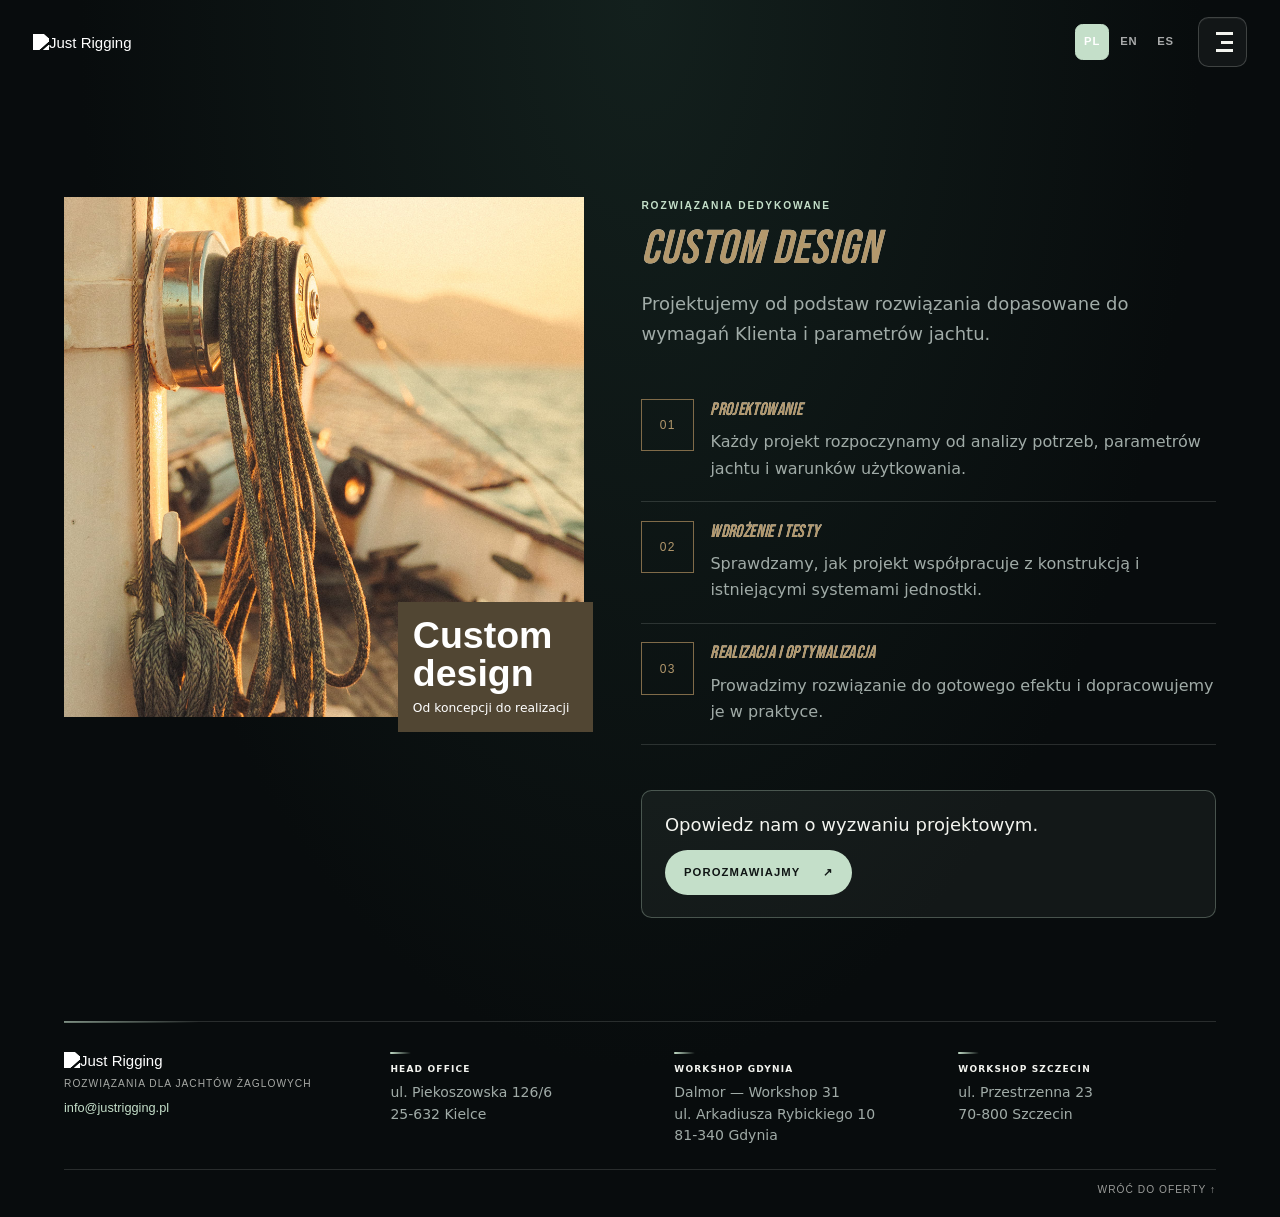
==== commit 43f86b3f: "ship" ====
--- a/custom-design.html
+++ b/custom-design.html
@@ -3,7 +3,7 @@
 <head>
   <meta charset="utf-8" /><meta name="viewport" content="width=device-width, initial-scale=1" />
   <meta name="theme-color" content="#080c0d" /><meta name="description" content="Custom design — dedykowane rozwiązania dla jachtów żaglowych, od projektu po testy i optymalizację." />
-  <title>Custom design — Just Rigging</title><link rel="stylesheet" href="styles.css?v=33" />
+  <title>Custom design — Just Rigging</title><link rel="stylesheet" href="styles.css?v=36" />
 </head>
 <body id="top">
   <div class="scroll-progress" aria-hidden="true"><span></span></div>
--- a/styles.css
+++ b/styles.css
@@ -427,11 +427,11 @@
 
 
 .lang-switch { display: flex; align-items: center; gap: .2rem; }
-.lang-switch button { min-width: 2.25rem; min-height: 2.4rem; padding: 0 .35rem; border: 1px solid transparent; border-radius: .5rem; background: transparent; color: var(--muted); font-family: inherit; font-size: .75rem; font-weight: 700; line-height: 1; letter-spacing: .08em; cursor: pointer; transition: color .2s, border-color .2s, background .2s, transform .2s; }
-.lang-switch button:hover, .lang-switch button:focus-visible { color: var(--accent); border-color: rgba(196,223,201,.55); transform: translateY(-2px); }
-.lang-switch button[aria-pressed="true"] { color: #101615; border-color: var(--accent); background: var(--accent); }
-.lang-switch button[data-lang="en"], .lang-switch button[data-lang="es"] { color: #fff; }
-.lang-switch button[data-lang="en"][aria-pressed="true"], .lang-switch button[data-lang="es"][aria-pressed="true"] { border-color: var(--accent); background: #263a34; }
+.lang-switch button { min-width: 2.25rem; min-height: 2.4rem; padding: 0 .35rem; border: 1px solid transparent; border-radius: .5rem; background: transparent; color: #fff; font-family: inherit; font-size: .75rem; font-weight: 700; line-height: 1; letter-spacing: .08em; cursor: pointer; transition: color .2s, border-color .2s, background .2s, transform .2s; }
+.lang-switch button:not([aria-pressed="true"]) { opacity: .65; }
+.lang-switch button:hover, .lang-switch button:focus-visible { opacity: 1; }
+.lang-switch button:hover, .lang-switch button:focus-visible { color: #fff; border-color: rgba(196,223,201,.55); transform: translateY(-2px); }
+.lang-switch button[aria-pressed="true"] { color: #fff; border-color: var(--accent); background: var(--accent); }
 @media (prefers-reduced-motion: reduce) { .lang-switch, .lang-switch button { transition: none; transform: none; } }
 .hero h1 { font-size: clamp(2.8rem, 6.2vw, 5.6rem); line-height: .96; letter-spacing: .03em; filter: drop-shadow(0 .15rem 1.2rem rgba(0,0,0,.55)); }
 @supports (-webkit-background-clip: text) or (background-clip: text) {
